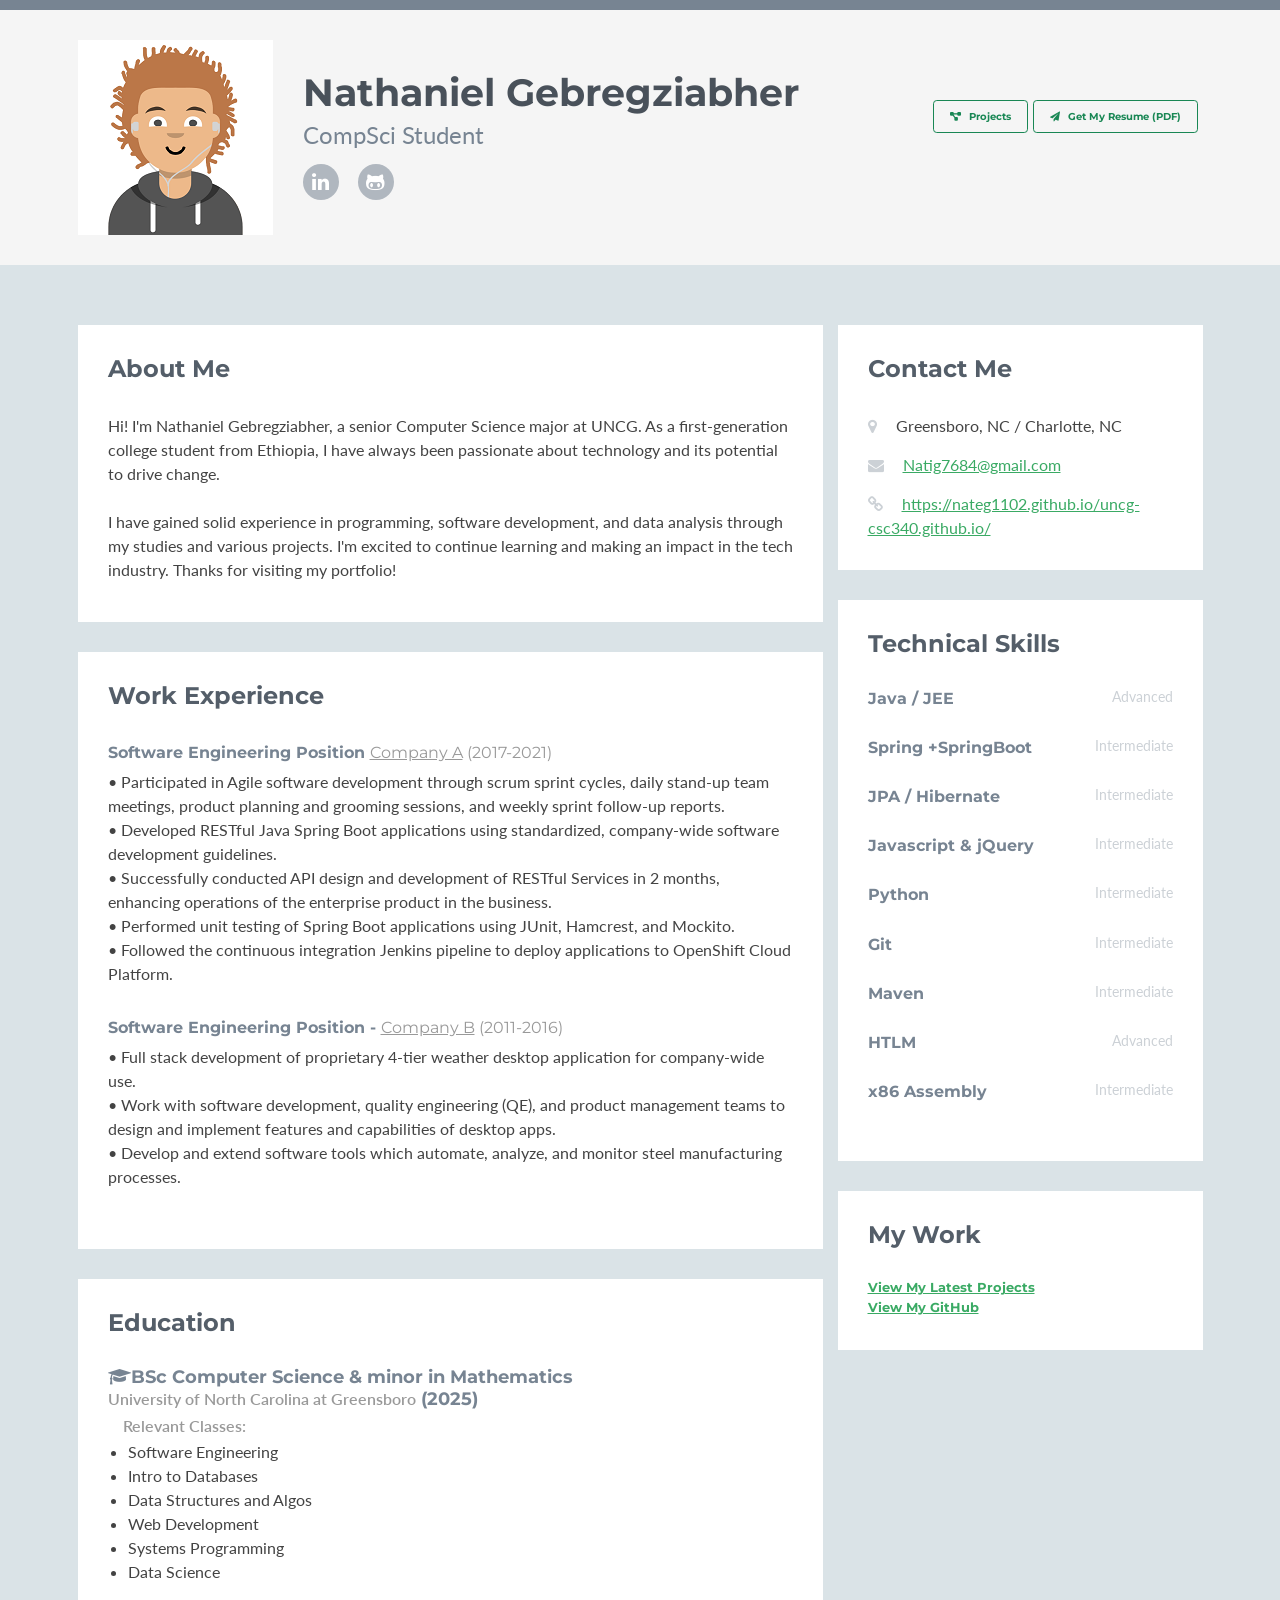
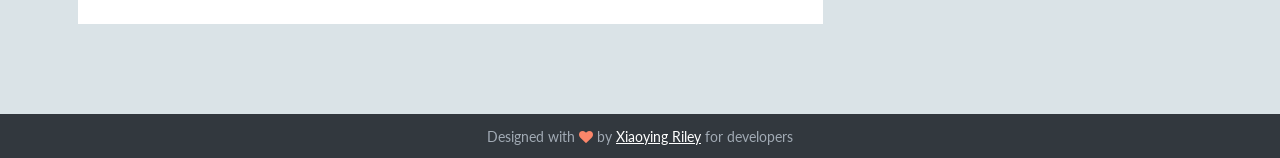
==== index.html @ 07fd4ab8 "projects" ====
<!DOCTYPE html>
<html lang="en">

<head>
    <title>Nathaniel Gebregziabher</title>
    <!-- Meta -->
    <meta charset="utf-8">
    <meta http-equiv="X-UA-Compatible" content="IE=edge">
    <meta name="viewport" content="width=device-width, initial-scale=1.0">
    <link rel="shortcut icon" href="favicon.ico">
    <link href='http://fonts.googleapis.com/css?family=Lato:300,400,300italic,400italic' rel='stylesheet'
          type='text/css'>
    <link href='http://fonts.googleapis.com/css?family=Montserrat:400,700' rel='stylesheet' type='text/css'>
    <link rel="stylesheet" href="assets/plugins/bootstrap/css/bootstrap.min.css">
    <link rel="stylesheet"
          href="https://cdnjs.cloudflare.com/ajax/libs/font-awesome/6.0.0-beta3/css/all.min.css"/>
    <link href="https://cdn.jsdelivr.net/npm/bootstrap@5.3.0-alpha1/dist/css/bootstrap.min.css"
          rel="stylesheet"/>
    <link rel="stylesheet" href="assets/plugins/font-awesome/css/font-awesome.css">
    <link id="theme-style" rel="stylesheet" href="assets/css/styles.css">
</head>

<body>
<!-- ******HEADER****** -->
<header class="header">
    <div class="container">
        <img class="profile-image img-responsive pull-left" src="assets/images/avatar.png" alt="Avatar"/>
        <div class="profile-content pull-left">
            <h1 class="name">Nathaniel Gebregziabher</h1>
            <h2 class="desc">CompSci Student</h2>
            <ul class="social list-inline">
                <li class="list-inline-item">
                    <a href=http://linkedin.com/in/nathaniel-gebregziabher-b1441126b">
                        <i class="fa fa-linkedin"></i>
                    </a>
                </li>
                <li class="list-inline-item">
                    <a href="https://github.com/NateG1102">
                        <i class="fa fa-github-alt"></i>
                    </a>
                </li>


            </ul>
        </div>
        <div class="col-12 col-md-auto pull-right">
            <a class="btn btn-outline-success me-2" href="assets/files/resume (1).pdf" target="_blank"><i
                    class="fa fa-paper-plane"></i>
                Get My Resume (PDF)</a>
        </div><!--//col-->
        <div class="col-12 col-md-auto pull-right">
            <a class="btn btn-outline-success me-2" href="projects.html" target="_blank"><i
                    class="fa fa-diagram-project"></i>
                Projects</a>
        </div><!--//col-->
    </div>
</header>
<!--//header-->
<!--//container-->
<div class="container sections-wrapper">
    <div class="row">
        <div class="primary col-md-8 col-sm-12 col-xs-12">
            <section class="about section">
                <div class="section-inner">
                    <h2 class="heading">About Me</h2>
                    <div class="content">
                        <p> Hi! I'm Nathaniel Gebregziabher, a senior Computer Science major at UNCG. As a first-generation college student from Ethiopia, I have always been passionate about technology and its potential to drive change.
                            <br><br>I have gained solid experience in programming, software development, and data analysis through my studies and various projects. I'm excited to continue learning and making an impact in the tech industry. Thanks for visiting my portfolio! </p>
                    </div>
                    <!--//content-->
                </div>
                <!--//section-inner-->
            </section>
            <!--//section-->
            <section class="experience section">
                <div class="section-inner">
                    <h2 class="heading">Work Experience</h2>
                    <div class="content">
                        <div class="item" name="Job1">
                            <h3 class="title">Software Engineering Position <span class="place">
                    <a href="#">Company A</a>
                  </span>
                                <span class="year">(2017-2021)</span>
                            </h3>
                            <p> • Participated in Agile software development through scrum sprint cycles, daily stand-up
                                team
                                meetings, product planning and grooming sessions, and weekly sprint follow-up reports.
                                <br>
                                • Developed RESTful Java Spring Boot applications using standardized, company-wide
                                software
                                development guidelines. <br>
                                • Successfully conducted API design and development of RESTful Services in 2 months,
                                enhancing
                                operations of the enterprise product in the business. <br>
                                • Performed unit testing of Spring Boot applications using JUnit, Hamcrest, and Mockito.
                                <br>
                                • Followed the continuous integration Jenkins pipeline to deploy applications to
                                OpenShift Cloud
                                Platform. </p>
                        </div>
                        <!--//item-->
                        <div class="item" name="Job2">
                            <h3 class="title">Software Engineering Position - <span class="place">
                    <a href="#">Company B</a>
                  </span>
                                <span class="year">(2011-2016)</span>
                            </h3>
                            <p> • Full stack development of proprietary 4-tier weather desktop application for
                                company-wide use.
                                <br>
                                • Work with software development, quality engineering (QE), and product management teams
                                to design and
                                implement features and capabilities of desktop apps. <br>
                                • Develop and extend software tools which automate, analyze, and monitor steel
                                manufacturing
                                processes.
                            </p>
                        </div>
                    </div>
                    <!--//content-->
                </div>
                <!--//section-inner-->
            </section>
            <!--//section-->
            <section class="education section">
                <div class="section-inner">
                    <h2 class="heading">Education</h2>
                    <div class="content"></div>
                    <!--//item-->
                    <div class="item">
                        <h3 class="title">
                            <i class="fa fa-graduation-cap"></i>BSc Computer Science & minor in Mathematics
                            <span class="university"> <br>University of North Carolina at Greensboro</span> <span class="year">(2025)</span>
                        </h3>

                        <h6 class="university">Relevant Classes:</h6>
                        <ul>
                            <li>Software Engineering</li>
                            <li>Intro to Databases</li>
                            <li>Data Structures and Algos</li>
                            <li>Web Development</li>
                            <li>Systems Programming</li>
                            <li>Data Science</li>
                        </ul>
                    </div>
                    <!--//content-->
                </div>
                <!--//section-inner-->
            </section>

        </div>  <!--//primary-->
        <!--     // Aside-->
        <div class="secondary col-md-4 col-sm-12 col-xs-12">
            <aside class="info aside section">
                <div class="section-inner">
                    <h2 class="heading">Contact Me</h2>
                    <div class="content">
                        <ul class="list-unstyled">
                            <li>
                                <i class="fa fa-map-marker"></i>
                                <span class="sr-only">Location:</span>Greensboro, NC / Charlotte, NC
                            </li>
                            <li>
                                <i class="fa fa-envelope"></i>
                                <span class="sr-only">Email:</span>
                                <a href="mailto:Natig7684@gmail.com">Natig7684@gmail.com</a>
                            </li>
                            <li>
                                <i class="fa fa-link"></i>
                                <span class="sr-only">Website:</span>
                                <a href="https://nateg1102.github.io/uncg-csc340.github.io/">https://nateg1102.github.io/uncg-csc340.github.io/</a>
                            </li>
                        </ul>
                    </div>
                    <!--//content-->
                </div>
                <!--//section-inner-->
            </aside>
            <!--//aside-->
            <aside class="skills aside section">
                <div class="section-inner">
                    <h2 class="heading">Technical Skills</h2>
                    <div class="content">
                        <div class="skillset">
                            <div class="item">
                                <h3 class="level-title">Java / JEE <span class="level-label" data-placement="left"
                                                                         data-animation="true">Advanced</span>
                                </h3>
                                <!--
                                  <div class="level-bar">
                                    <div class="level-bar-inner" data-level="80%"></div>
                                  </div>//level-bar-->
                            </div>
                            <!--//item-->
                            <div class="item">
                                <h3 class="level-title">Spring +SpringBoot <span class="level-label"
                                                                                 data-placement="left"
                                                                                 data-animation="true">Intermediate</span>
                                </h3>
                            </div>
                            <!--//item-->
                            <div class="item">
                                <h3 class="level-title">JPA / Hibernate <span class="level-label" data-placement="left"
                                                                              data-animation="true">Intermediate</span>
                                </h3>
                                <!-- <div class="level-bar"><div class="level-bar-inner" data-level="80%"></div></div>//level-bar-->
                            </div>
                            <!--//item-->
                            <!--//item-->
                            <div class="item">
                                <h3 class="level-title">Javascript &amp; jQuery <span class="level-label"
                                                                                      data-placement="left"
                                                                                      data-animation="true">Intermediate</span>
                                </h3>
                            </div>

                            <!--//item-->
                            <div class="item">
                                <h3 class="level-title">Python <span class="level-label">Intermediate</span>
                                </h3>
                            </div>
                            <!--//item-->
                            <div class="item">
                                <h3 class="level-title">Git <span class="level-label">Intermediate</span>
                                </h3>
                                <!--//level-bar-->
                                <!--<div class="level-bar"><div class="level-bar-inner" data-level="45%"></div></div>
                                    -->
                            </div>
                            <!--//item-->
                            <div class="item">
                                <h3 class="level-title">Maven <span class="level-label">Intermediate</span>
                                </h3>
                            </div>
                            <div class="item">
                                <h3 class="level-title">HTLM <span class="level-label">Advanced</span>
                                </h3>
                            </div>
                            <div class="item">
                                <h3 class="level-title">x86 Assembly <span class="level-label">Intermediate</span>
                                </h3>
                            </div>
                            <!--//item-->
                        </div>
                    </div>
                    <!--//content-->
                </div>
                <!--//section-inner-->
            </aside>
            <!--//section-->
            <aside class="info section">
                <div class="section-inner">
                    <h2 class="heading">My Work</h2>
                    <div class="content">
                        <div class="item">
                            <h5><a href="projects.html">View My Latest Projects</a></h5>
                        </div>
                        <div class="item">
                            <h5><a href="https://github.com/NateG1102">View My GitHub</a></h5>
                        </div>


                    </div>
                    <!--//content-->
                </div>
                <!--//section-inner-->
            </aside>
            <!--//section-->
        </div>
        <!--//secondary-->
    </div>
    <!--//row-->
</div>
<!-- ******FOOTER****** -->
<footer class="footer">
    <div class="container text-center">
        <!--/* This template is released under the Creative Commons Attribution 3.0 License. Please keep the attribution link below when using for your own project. Thank you for your support. :) If you'd like to use the template without the attribution, you can check out other license options via our website: themes.3rdwavemedia.com */-->
        <small class="copyright">Designed with <i class="fa fa-heart"></i> by <a href="http://themes.3rdwavemedia.com"
                                                                                 target="_blank">Xiaoying Riley</a> for
            developers </small>
    </div>
    <!--//container-->
</footer>
<!--//footer-->
<!-- Javascript -->
<script type="text/javascript" src="assets/plugins/jquery-1.11.3.min.js"></script>
<script type="text/javascript" src="assets/plugins/bootstrap/js/bootstrap.min.js"></script>
<script type="text/javascript" src="assets/plugins/jquery-rss/dist/jquery.rss.min.js"></script>
<!-- custom js -->
<script type="text/javascript" src="assets/js/main.js"></script>
</body>

</html>
---- assets/css/styles.css ----
/*   
 * Template Name: Developer - Responsive Website Template for Developers
 * Version: 1.5
 * Author: Xiaoying Riley
 * Twitter: @3rdwave_themes
 * License: Creative Commons Attribution 3.0 License
 * Website: http://themes.3rdwavemedia.com/
*/
/* ======= Base ======= */
body {
  font-family: 'Lato', arial, sans-serif;
  color: #434343;
  background: #DAE3E7;
  font-size: 16px;
  -webkit-font-smoothing: antialiased;
  -moz-osx-font-smoothing: grayscale;
}
h1,
h2,
h3,
h4,
h5,
h6 {
  font-family: 'Montserrat', sans-serif;
  font-weight: 700;
  color: #778492;
}
a {
  color: #3AAA64;
  -webkit-transition: all 0.4s ease-in-out;
  -moz-transition: all 0.4s ease-in-out;
  -ms-transition: all 0.4s ease-in-out;
  -o-transition: all 0.4s ease-in-out;
}
a:hover {
  text-decoration: underline;
  color: #5f6b77;
  color: #2d844e;
}
a:focus {
  text-decoration: none;
}
.btn,
a.btn {
  -webkit-transition: all 0.4s ease-in-out;
  -moz-transition: all 0.4s ease-in-out;
  -ms-transition: all 0.4s ease-in-out;
  -o-transition: all 0.4s ease-in-out;
  font-family: 'Montserrat', arial, sans-serif;
  padding: 8px 16px;
  font-weight: bold;
}
.btn .fa,
a.btn .fa {
  margin-right: 5px;
}
.btn:focus,
a.btn:focus {
  color: #fff;
}
a.btn-cta-primary,
.btn-cta-primary {
  background: #54ba4e;
  border: 1px solid #54ba4e;
  color: #fff;
  font-weight: 600;
  text-transform: uppercase;
}
a.btn-cta-primary:hover,
.btn-cta-primary:hover {
  background: #49ac43;
  border: 1px solid #49ac43;
  color: #fff;
}
a.btn-cta-secondary,
.btn-cta-secondary {
  background: #479FC8;
  border: 1px solid #479FC8;
  color: #fff;
  font-weight: 600;
  text-transform: uppercase;
}
a.btn-cta-secondary:hover,
.btn-cta-secondary:hover {
  background: #3893bd;
  border: 1px solid #3893bd;
  color: #fff;
}
.text-highlight {
  color: #32383e;
}
.label-theme {
  background: #3AAA64;
  font-size: 12px;
}
a.dotted-link {
  border-bottom: 1px dotted #778492;
  color: #778492;
}
a.dotted-link:hover {
  text-decoration: none;
  color: #49515a;
}
/*
iframe {

    .header {
        padding: 0;
    }
}

.iframe-wrapper {
    overflow: auto;
    -webkit-overflow-scrolling:touch;
}
*/
/* ======= Header ======= */
.header {
  padding: 30px 0;
  background: #f5f5f5;
  border-top: 10px solid #778492;
}
.header .btn {
  margin-top: 60px;
  font-weight: bold;
}
.header .profile-image {
  margin-right: 30px;
}
.header .profile-content .name {
  color: #49515a;
  font-size: 38px;
  margin-bottom: 5px;
  margin-top: 30px;
}
.header .profile-content .desc {
  color: #778492;
  font-family: "Lato", arial, sans-serif;
  font-weight: 400;
  font-size: 24px;
  margin-top: 0;
  margin-bottom: 15px;
}
.header .profile-content .social a {
  background: #b0b7bf;
  width: 36px;
  height: 36px;
  display: inline-block;
  -webkit-border-radius: 50%;
  -moz-border-radius: 50%;
  -ms-border-radius: 50%;
  -o-border-radius: 50%;
  border-radius: 50%;
  -moz-background-clip: padding;
  -webkit-background-clip: padding-box;
  background-clip: padding-box;
  color: #fff;
  text-align: center;
}
.header .profile-content .social a:hover {
  background: #778492;
}
.header .profile-content .social a .fa {
  font-size: 20px;
  padding-top: 8px;
}
/* ======= Sections======= */
.sections-wrapper {
  padding-top: 60px;
  padding-bottom: 60px;
}
.section {
  margin-bottom: 30px;
}
.section .section-inner {
  background: #fff;
  padding: 30px;
}
.section .heading {
  margin-top: 0;
  margin-bottom: 30px;
  color: #545e69;
  font-size: 24px;
}
.section .content .more-link .fa {
  margin-right: 5px;
  font-size: 14px;
}
/* About Section */
/* Latest Section */
/* Latest Section */
.latest .item {
  margin-bottom: 30px;
}

.latest .item .title {
  font-size: 18px;
  margin-top: 0;
}

.latest .item .title .label {
  margin-left: 5px;
  font-size: 12px;
}

.latest .item .title a {
  color: #778492;
}

.latest .item .title a:hover {
  color: #5f6b77;
}

.latest .item .project-image:hover {
  -webkit-opacity: 0.8;
  -moz-opacity: 0.8;
  opacity: 0.8;
}

.latest .divider {
  margin-bottom: 60px;
}

.latest .featured {
  margin-bottom: 60px;
}

.latest .featured .title {
  font-size: 20px;
  margin-bottom: 5px;
  font-size: 20px;
}

.latest .featured .summary {
  margin-bottom: 30px;
  color: #778492;
}

.latest .featured img {
  margin-bottom: 30px;
}

.latest .featured-image {
  position: relative;
}

.latest .featured .desc {
  margin-bottom: 30px;
}

.latest .has-ribbon {
  position: relative;
  display: inline-block;
}

.latest .has-ribbon .text {
  background: #3AAA64;
  color: #fff;
}

.latest .has-ribbon .ribbon {
  position: absolute;
  top: -4px;
  right: -4px;
  width: 110px;
  height: 110px;
  overflow: hidden;
}

.latest .has-ribbon .ribbon .text {
  font-family: 'Montserrat', sans-serif;
  position: relative;
  left: -8px;
  top: 18px;
  width: 158px;
  padding: 10px 10px;
  font-size: 15px;
  font-weight: bold;
  text-align: center;
  text-transform: uppercase;
  color: #fff;
  background-color: #479FC8;
  -webkit-transform: rotate(45deg) translate3d(0, 0, 0);
  -moz-transform: rotate(45deg) translate3d(0, 0, 0);
  -ms-transform: rotate(45deg) translate3d(0, 0, 0);
  -o-transform: rotate(45deg) translate3d(0, 0, 0);
  }

.latest .has-ribbon .ribbon .text:before, .latest .has-ribbon .ribbon .text:after {
  content: '';
  position: absolute;
  bottom: -5px;
  border-top: 5px solid #276582;
  border-left: 5px solid transparent;
  border-right: 5px solid transparent;
}

.latest .has-ribbon .ribbon .text:before {
  left: 0;
}

.latest .has-ribbon .ribbon .text:after {
  right: 0;
}
/* Projects Section */
.projects .item {
  margin-bottom: 30px;
}
.projects .item .title {
  font-size: 16px;
  margin-top: 0;
  margin-bottom: 5px;
  line-height: 1.5;
}
.projects .item .title a {
  color: #778492;
}
.projects .item .title a:hover {
  color: #5f6b77;
}
/* Work Section */
.experience .item {
  margin-bottom: 30px;
}
.experience .item .title {
  font-size: 16px;
  margin-top: 0;
  margin-bottom: 5px;
  line-height: 1.5;
}
.experience .item .title .place {
  color: #999;
  font-weight: normal;
}
.experience .item .title .place a {
  color: #999;
}
.experience .item .title .place a:hover {
  color: #666666;
}
.experience .item .title .year {
  color: #999;
  font-weight: normal;
}
/* Git section */
.github-graph {
  margin-bottom: 30px;
}
.github-graph .js-calendar-graph-svg {
  max-width: 100%;
}
.ghfeed {
  height: 600px;
}
.ghfeed,
.ghfeed *,
.ghfeed *:before,
.ghfeed *:after {
  -webkit-box-sizing: content-box;
  -moz-box-sizing: content-box;
  box-sizing: content-box;
}
/* Info Section */
.info .fa {
  margin-right: 15px;
  color: #ccd1d6;
}
.info .fa.fa-envelope-o {
  font-size: 14px;
}
.info ul {
  margin-bottom: 0;
}
.info li {
  margin-bottom: 15px;
}
.info li:last-child {
  margin-bottom: 0;
}
/* Skills Section */
.skills .intro {
  margin-bottom: 30px;
}
.skills .skillset .item {
  margin-bottom: 30px;
}
.skills .skillset .level-title {
  font-size: 16px;
  position: relative;
  margin-top: 0;
  margin-bottom: 10;
}
.skills .skillset .level-title .level-label {
  color: #ccd1d6;
  font-size: 14px;
  font-weight: 400;
  font-family: "Lato", arial, sans-serif;
  position: absolute;
  right: 0;
  top: 0;
}
.skills .skillset .level-bar {
  height: 15px;
  background: #e8e8e8;
}
.skills .skillset .level-bar-inner {
  height: 15px;
  background: #66cb8c;
}
/* Testimonials section */
.testimonials .item {
  margin-bottom: 30px;
}
.testimonials .item:last-child {
  margin-bottom: 0;
}
.testimonials .item .quote {
  color: #666;
  font-size: 16px;
  border-left-color: #9fdeb7;
  margin-bottom: 15px;
}
.testimonials .item .quote .fa {
  color: #79d19a;
  margin-right: 15px;
}
.testimonials .item .source {
  font-size: 14px;
  padding-left: 30px;
  font-weight: 500;
}
.testimonials .item .source .name {
  color: #939ea9;
  font-weight: 600;
}
.testimonials .item .source .title {
  color: #999;
}
/* Education section */
.education .item {
  margin-bottom: 30px;
}
.education .item:last-child {
  margin-bottom: 0;
}
.education .item .title {
  font-size: 18px;
  margin-top: 0;
}
.education .item .university {
  font-family: "Lato", arial, sans-serif;
  font-size: 16px;
  color: #999;
  font-weight: 600;
  padding-left: 15px;
}
.education .item .coursework {
  font-family: "Lato", arial, sans-serif;
  font-size: 14px;
  color: #999;
  font-weight: 600;
  padding-left: 10px;
}
.education .item .university .year {
  color: #b0b7bf;
  font-weight: 500;
}
/* Language Section */
.languages .item {
  margin-bottom: 15px;
}
.languages .item .title {
  color: #778492;
}
.languages .item .level {
  color: #999;
}
.languages .item:last-child {
  margin-bottom: 0;
}
.languages .item .fa {
  color: #79d19a;
}
/* Blog Section */
.blog .item {
  margin-bottom: 30px;
}
.blog .item .title {
  font-size: 18px;
  line-height: 1.3;
}
.blog .item .title a {
  color: #778492;
}
.blog .item .title a:hover {
  color: #5f6b77;
}
.blog .item:last-child {
  margin-bottom: 0;
}
/* List section */
.list ul li {
  margin-bottom: 10px;
}
.list ul li .fa {
  margin-right: 5px;
}
.list ul li a {
  color: #778492;
}
.list ul li a:hover {
  color: #49515a;
}
/* Credits */
.credits ul li {
  margin-bottom: 10px;
}
.credits ul li .fa {
  margin-right: 5px;
}
.credits ul li a {
  color: #778492;
}
.credits ul li a:hover {
  color: #49515a;
}
.credits .btn {
  margin-bottom: 15px;
}
/* ======= Footer ======= */
.footer {
  background: #32383e;
  color: #fff;
  padding: 10px 0;
}
.footer .copyright {
  line-height: 1.6;
  color: #a1aab4;
  font-size: 14px;
}
.footer a {
  color: #fff;
}
.footer .fa-heart {
  color: #fb866a;
}
/* Extra small devices (phones, less than 768px) */
@media (max-width: 767px) {
  .header {
    text-align: center;
  }
  .header .profile-image {
    float: none !important;
    margin: 0 auto;
  }
  .header .profile-content {
    float: none !important;
    text-align: center;
  }
  .header .btn {
    margin-top: 30px;
    float: none !important;
  }
  .project-image {
    margin-bottom: 15px;
  }
}
/* Small devices (tablets, 768px and up) */
/* Medium devices (desktops, 992px and up) */
/* Large devices (large desktops, 1200px and up) */
/* Ex-Large devices (large desktops, 1200px and up) */
@media (min-width: 1400px) {
  .container {
    width: 1360px;
  }
}
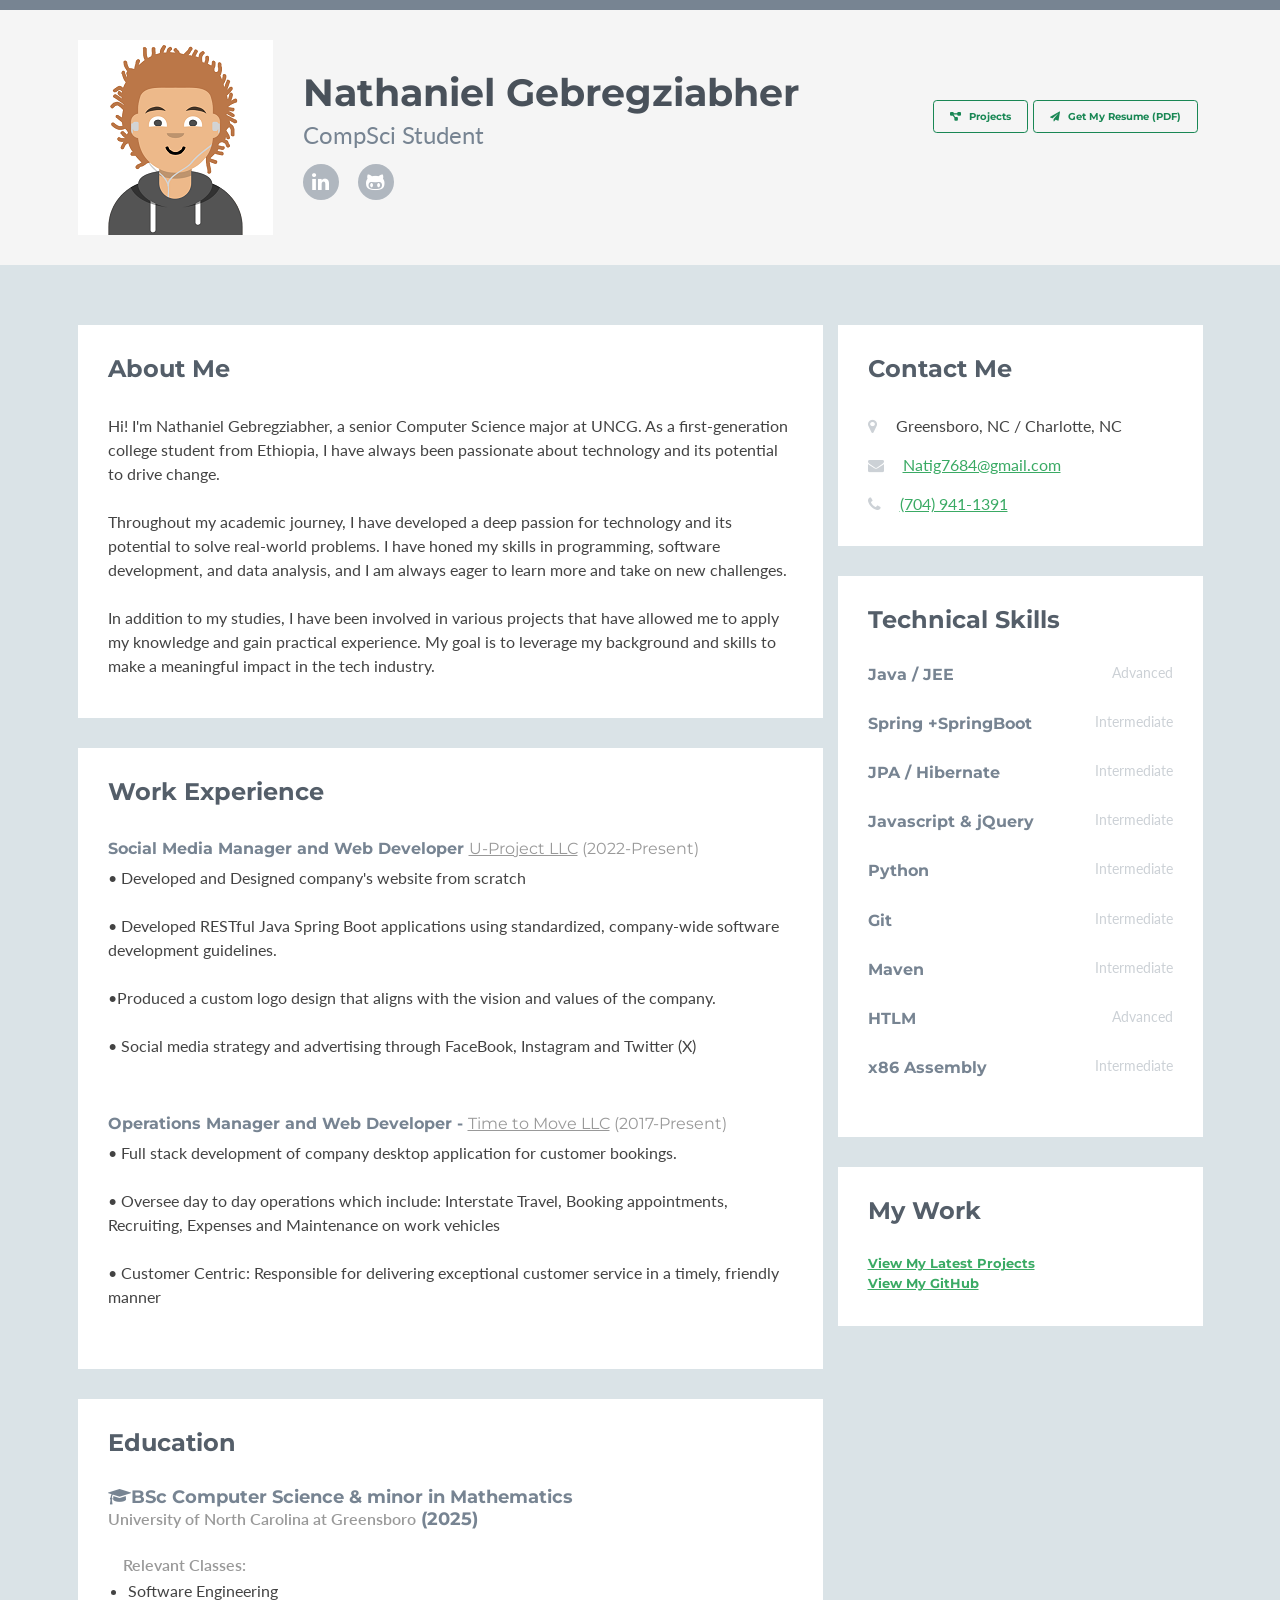
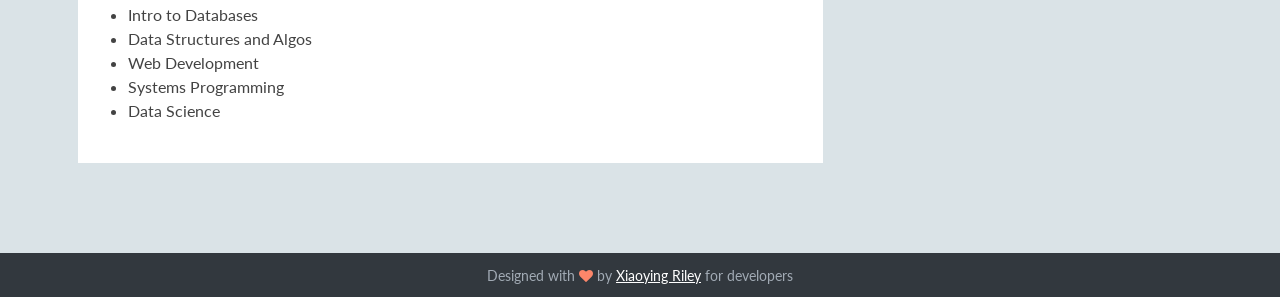
==== commit 09d4ef80: "projects" ====
--- a/index.html
+++ b/index.html
@@ -30,7 +30,7 @@
             <h2 class="desc">CompSci Student</h2>
             <ul class="social list-inline">
                 <li class="list-inline-item">
-                    <a href=http://linkedin.com/in/nathaniel-gebregziabher-b1441126b">
+                    <a href="http://linkedin.com/in/nathaniel-gebregziabher-b1441126b">
                         <i class="fa fa-linkedin"></i>
                     </a>
                 </li>
@@ -65,7 +65,9 @@
                     <h2 class="heading">About Me</h2>
                     <div class="content">
                         <p> Hi! I'm Nathaniel Gebregziabher, a senior Computer Science major at UNCG. As a first-generation college student from Ethiopia, I have always been passionate about technology and its potential to drive change.
-                            <br><br>I have gained solid experience in programming, software development, and data analysis through my studies and various projects. I'm excited to continue learning and making an impact in the tech industry. Thanks for visiting my portfolio! </p>
+                            <br><br>Throughout my academic journey, I have developed a deep passion for technology and its potential to solve real-world problems. I have honed my skills in programming, software development, and data analysis, and I am always eager to learn more and take on new challenges.
+                        <br><br> In addition to my studies, I have been involved in various projects that have allowed me to apply my knowledge and gain practical experience. My goal is to leverage my background and skills to make a meaningful impact in the tech industry.
+                        </p>
                     </div>
                     <!--//content-->
                 </div>
@@ -77,43 +79,36 @@
                     <h2 class="heading">Work Experience</h2>
                     <div class="content">
                         <div class="item" name="Job1">
-                            <h3 class="title">Software Engineering Position <span class="place">
-                    <a href="#">Company A</a>
+                            <h3 class="title">Social Media
+                                Manager and Web Developer <span class="place">
+                    <a href="#">U-Project LLC</a>
                   </span>
-                                <span class="year">(2017-2021)</span>
+                                <span class="year">(2022-Present)</span>
                             </h3>
-                            <p> • Participated in Agile software development through scrum sprint cycles, daily stand-up
-                                team
-                                meetings, product planning and grooming sessions, and weekly sprint follow-up reports.
-                                <br>
+                            <p> • Developed and Designed company's website from scratch
+                                <br> <br>
                                 • Developed RESTful Java Spring Boot applications using standardized, company-wide
-                                software
-                                development guidelines. <br>
-                                • Successfully conducted API design and development of RESTful Services in 2 months,
-                                enhancing
-                                operations of the enterprise product in the business. <br>
-                                • Performed unit testing of Spring Boot applications using JUnit, Hamcrest, and Mockito.
-                                <br>
-                                • Followed the continuous integration Jenkins pipeline to deploy applications to
-                                OpenShift Cloud
-                                Platform. </p>
+                                software development guidelines.
+                                <br><br>
+                                •Produced a custom logo design that aligns with the vision and values of the company.
+                                <br><br>
+                                • Social media strategy and advertising through FaceBook, Instagram and Twitter (X) </p>
                         </div>
                         <!--//item-->
                         <div class="item" name="Job2">
-                            <h3 class="title">Software Engineering Position - <span class="place">
-                    <a href="#">Company B</a>
+                            <h3 class="title"><br>Operations Manager and Web Developer  - <span class="place">
+                    <a href="#">Time to Move LLC</a>
                   </span>
-                                <span class="year">(2011-2016)</span>
+                                <span class="year">(2017-Present)</span>
                             </h3>
-                            <p> • Full stack development of proprietary 4-tier weather desktop application for
-                                company-wide use.
-                                <br>
-                                • Work with software development, quality engineering (QE), and product management teams
-                                to design and
-                                implement features and capabilities of desktop apps. <br>
-                                • Develop and extend software tools which automate, analyze, and monitor steel
-                                manufacturing
-                                processes.
+                            <p> • Full stack development of company desktop application for
+                                 customer bookings.
+                                <br><br>
+                                • Oversee day to day operations which include: Interstate Travel, Booking appointments, Recruiting,
+                                Expenses and Maintenance on work vehicles
+                               <br><br>
+                                • Customer Centric: Responsible for delivering exceptional customer service in a timely,
+                                friendly manner
                             </p>
                         </div>
                     </div>
@@ -133,7 +128,7 @@
                             <span class="university"> <br>University of North Carolina at Greensboro</span> <span class="year">(2025)</span>
                         </h3>
 
-                        <h6 class="university">Relevant Classes:</h6>
+                        <h6 class="university"> <br>Relevant Classes:</h6>
                         <ul>
                             <li>Software Engineering</li>
                             <li>Intro to Databases</li>
@@ -165,10 +160,11 @@
                                 <span class="sr-only">Email:</span>
                                 <a href="mailto:Natig7684@gmail.com">Natig7684@gmail.com</a>
                             </li>
+
                             <li>
-                                <i class="fa fa-link"></i>
-                                <span class="sr-only">Website:</span>
-                                <a href="https://nateg1102.github.io/uncg-csc340.github.io/">https://nateg1102.github.io/uncg-csc340.github.io/</a>
+                                <i class="fa fa-phone"></i>
+                                <span class="sr-only">Phone:</span>
+                                <a href="#">(704) 941-1391</a>
                             </li>
                         </ul>
                     </div>
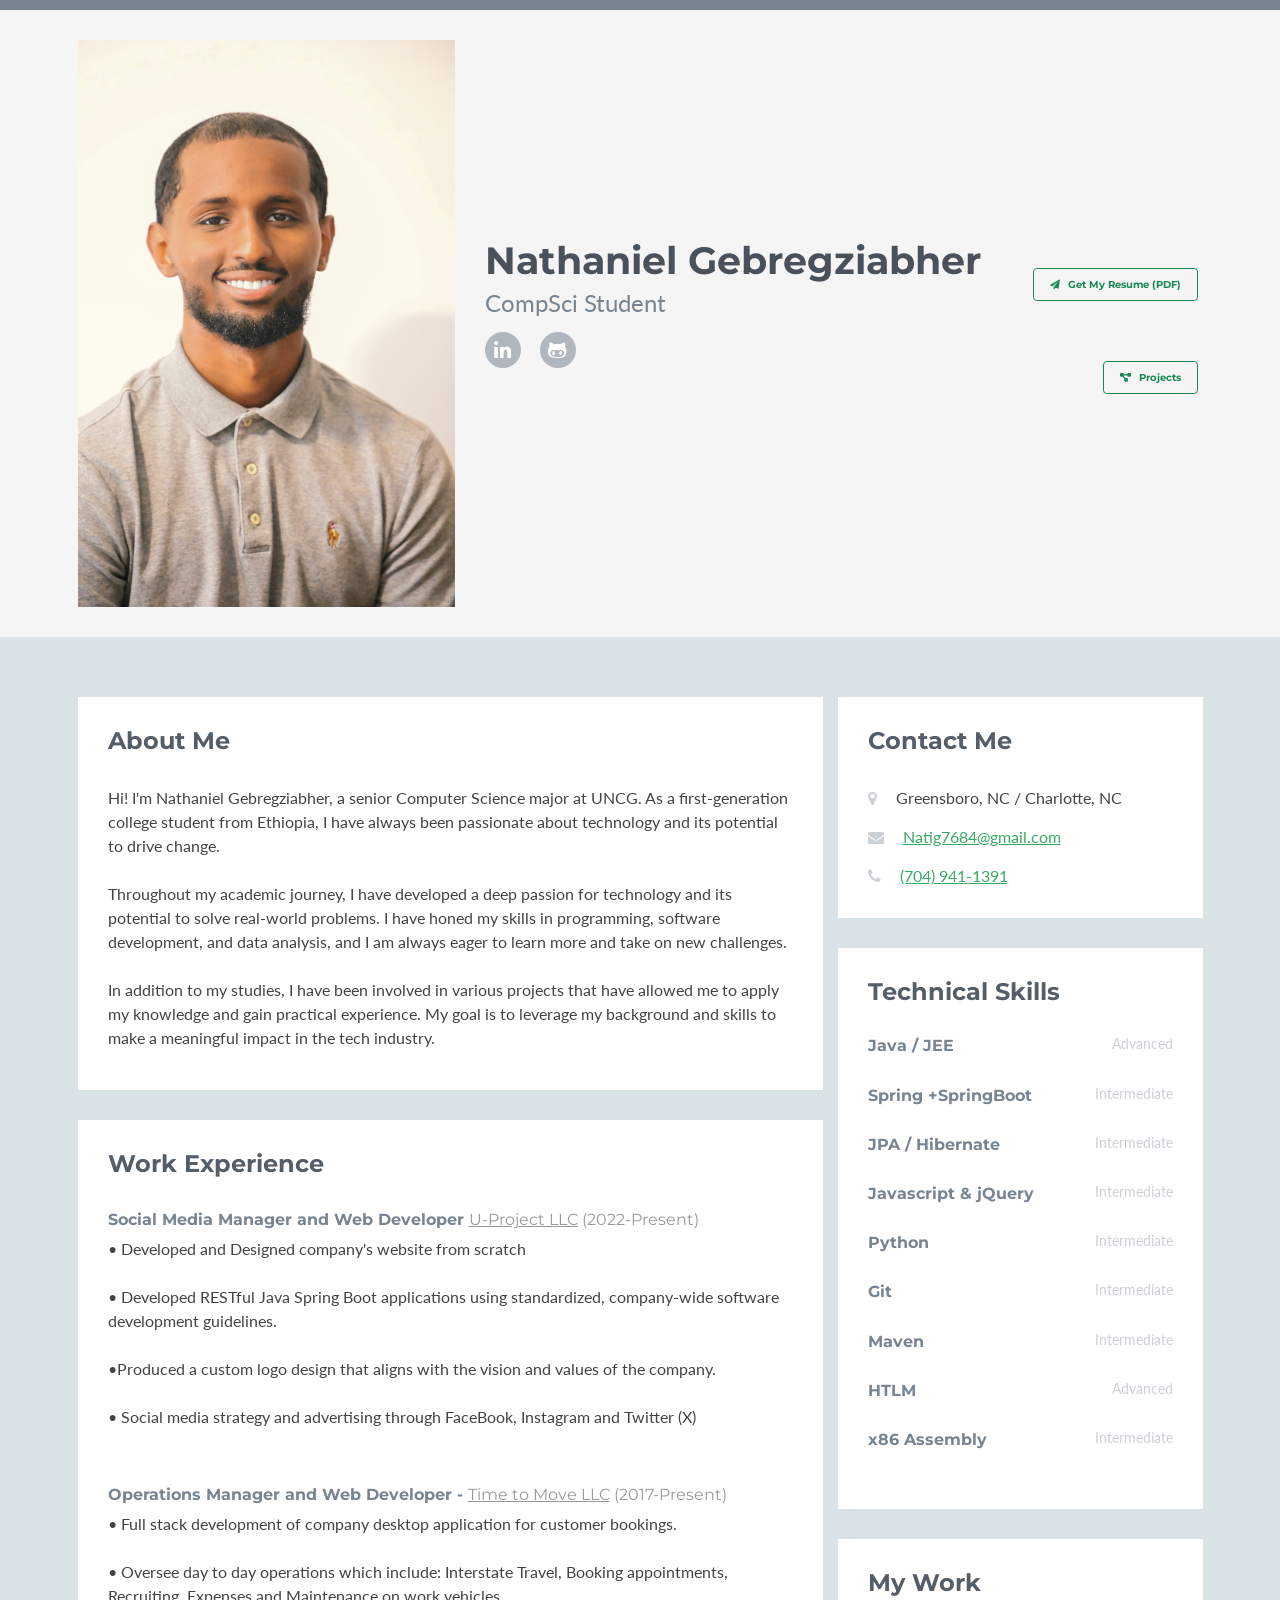
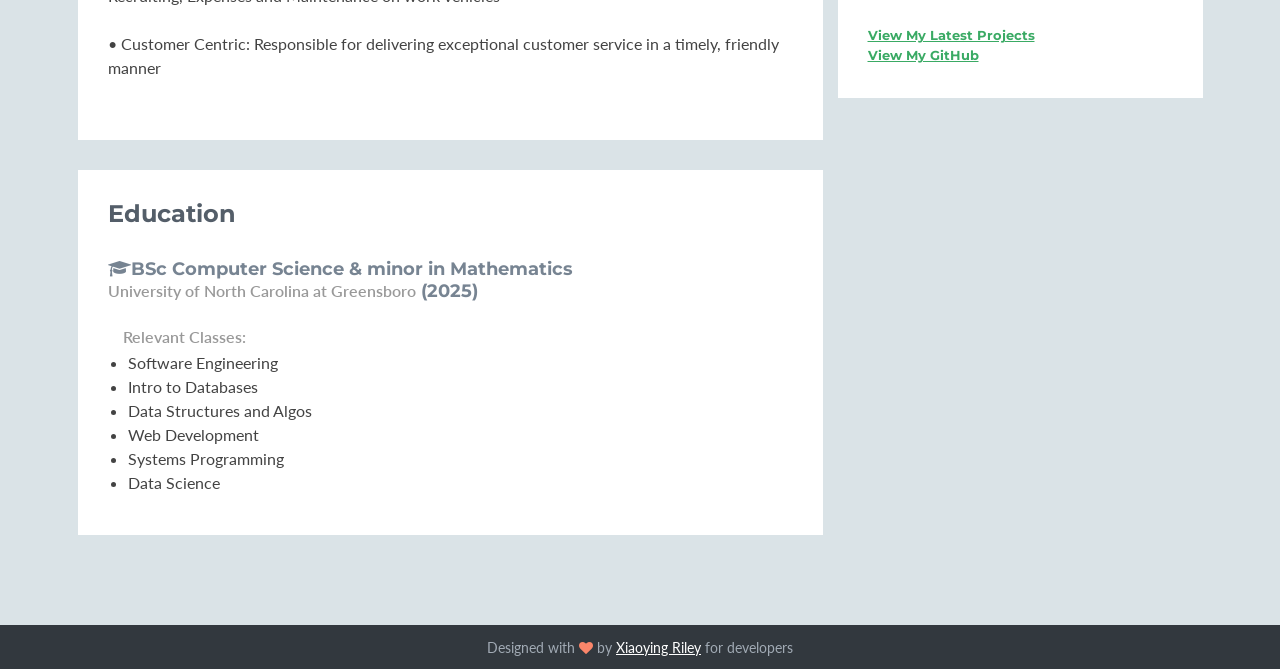
==== commit 0b0e58d5: "projects" ====
--- a/index.html
+++ b/index.html
@@ -20,11 +20,21 @@
     <link id="theme-style" rel="stylesheet" href="assets/css/styles.css">
 </head>
 
+<style>
+    .center-image {
+        display: block;
+        margin: 0 auto;
+    }
+
+</style>
+
 <body>
 <!-- ******HEADER****** -->
 <header class="header">
     <div class="container">
-        <img class="profile-image img-responsive pull-left" src="assets/images/avatar.png" alt="Avatar"/>
+        <img class="profile-image img-responsive pull-left" src="assets/images/DSC_3402.jpg" alt="Avatar"  width="377.15625" height="566.8125"/>
+
+<br><br><br><br><br><br><br>
         <div class="profile-content pull-left">
             <h1 class="name">Nathaniel Gebregziabher</h1>
             <h2 class="desc">CompSci Student</h2>
@@ -43,6 +53,7 @@
 
             </ul>
         </div>
+
         <div class="col-12 col-md-auto pull-right">
             <a class="btn btn-outline-success me-2" href="assets/files/resume (1).pdf" target="_blank"><i
                     class="fa fa-paper-plane"></i>
@@ -164,7 +175,7 @@
                             <li>
                                 <i class="fa fa-phone"></i>
                                 <span class="sr-only">Phone:</span>
-                                <a href="#">(704) 941-1391</a>
+                                <a href="tel:7049411391">(704) 941-1391</a>
                             </li>
                         </ul>
                     </div>
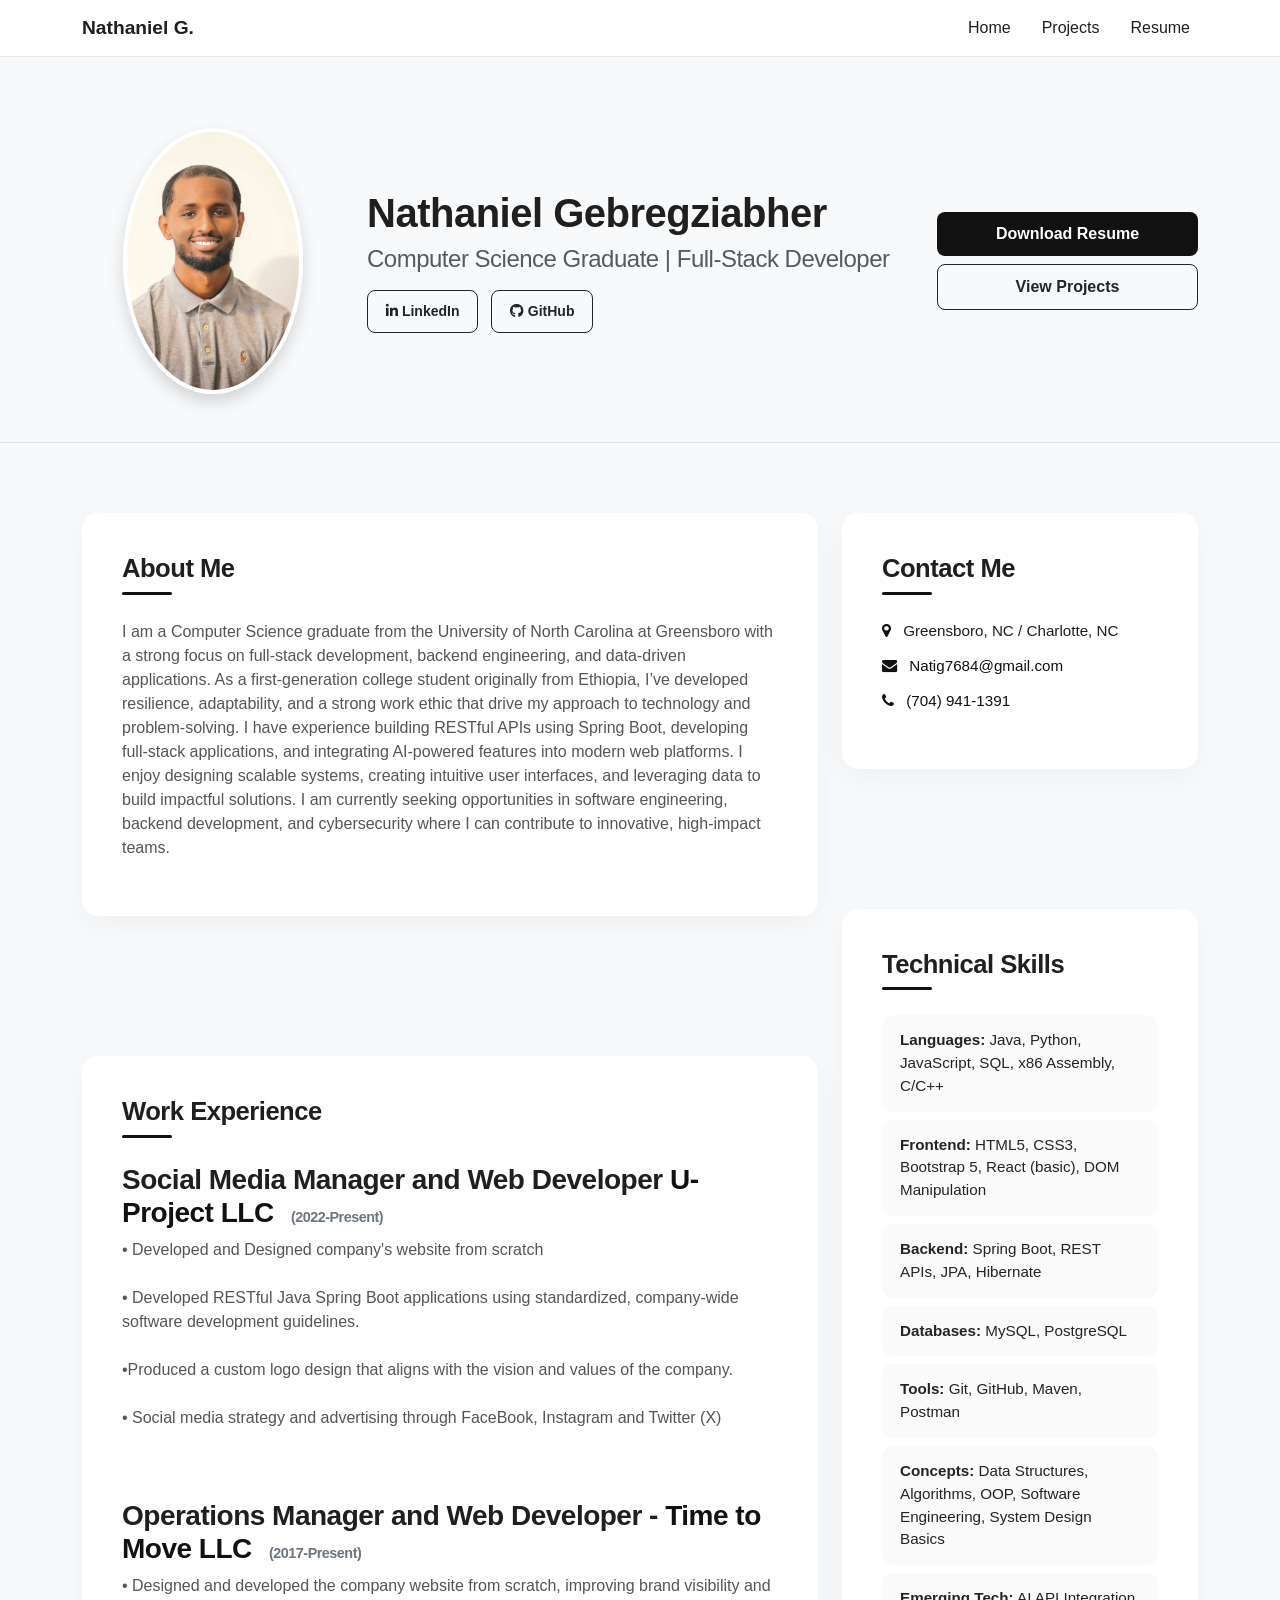
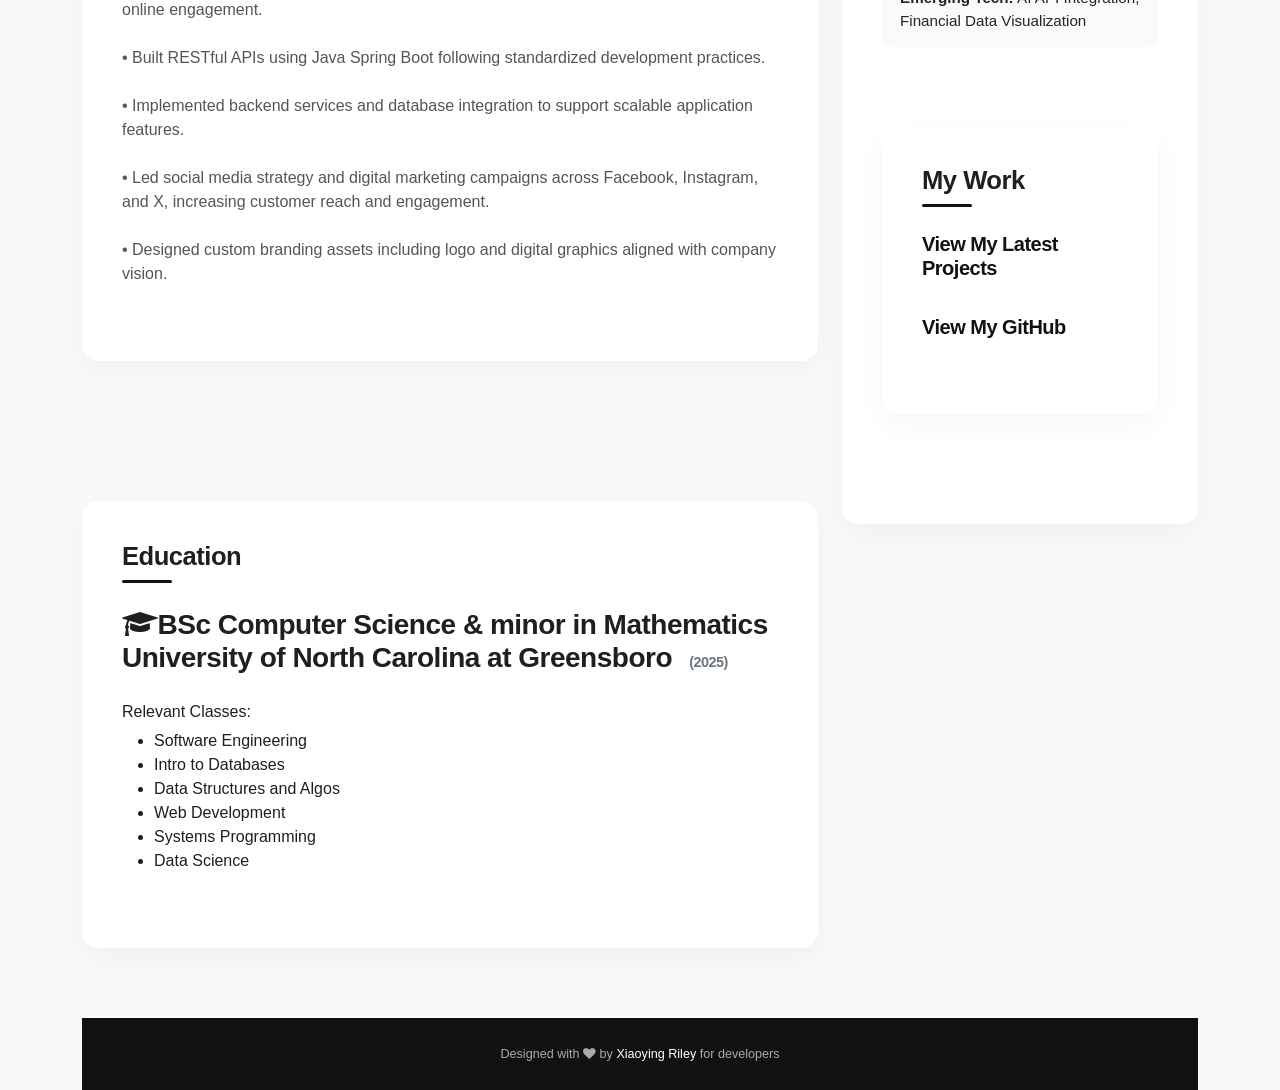
==== commit 10f39468: "3/4" ====
--- a/index.html
+++ b/index.html
@@ -11,7 +11,31 @@
     <link href='http://fonts.googleapis.com/css?family=Lato:300,400,300italic,400italic' rel='stylesheet'
           type='text/css'>
     <link href='http://fonts.googleapis.com/css?family=Montserrat:400,700' rel='stylesheet' type='text/css'>
-    <link rel="stylesheet" href="assets/plugins/bootstrap/css/bootstrap.min.css">
+    <link href="https://cdn.jsdelivr.net/npm/bootstrap@5.3.2/dist/css/bootstrap.min.css" rel="stylesheet"/>
+    <script>
+        document.addEventListener("DOMContentLoaded", function () {
+
+            const toggleBtn = document.getElementById("themeToggle");
+
+            // Load saved theme
+            if (localStorage.getItem("theme") === "dark") {
+                document.body.classList.add("dark-mode");
+            }
+
+            if (toggleBtn) {
+                toggleBtn.addEventListener("click", function () {
+                    document.body.classList.toggle("dark-mode");
+
+                    if (document.body.classList.contains("dark-mode")) {
+                        localStorage.setItem("theme", "dark");
+                    } else {
+                        localStorage.setItem("theme", "light");
+                    }
+                });
+            }
+
+        });
+    </script>
     <link rel="stylesheet"
           href="https://cdnjs.cloudflare.com/ajax/libs/font-awesome/6.0.0-beta3/css/all.min.css"/>
     <link href="https://cdn.jsdelivr.net/npm/bootstrap@5.3.0-alpha1/dist/css/bootstrap.min.css"
@@ -28,43 +52,82 @@
 
 </style>
 
+<nav class="navbar navbar-expand-lg fixed-top modern-navbar">
+    <div class="container">
+        <a class="navbar-brand fw-bold" href="index.html">
+            Nathaniel G.
+        </a>
+
+        <button class="navbar-toggler" type="button" data-bs-toggle="collapse" data-bs-target="#navbarNav">
+            <span class="navbar-toggler-icon"></span>
+        </button>
+
+        <div class="collapse navbar-collapse justify-content-end" id="navbarNav">
+            <ul class="navbar-nav align-items-center">
+
+                <li class="nav-item">
+                    <a class="nav-link" href="index.html">Home</a>
+                </li>
+
+                <li class="nav-item">
+                    <a class="nav-link" href="projects.html">Projects</a>
+                </li>
+
+                <li class="nav-item">
+                    <a class="nav-link" href="assets/files/Final Resume.pdf" target="_blank">
+                        Resume
+                    </a>
+                </li>
+
+               
+
+            </ul>
+        </div>
+    </div>
+</nav>
+<script src="https://cdn.jsdelivr.net/npm/bootstrap@5.3.2/dist/js/bootstrap.bundle.min.js"></script>
 <body>
 <!-- ******HEADER****** -->
-<header class="header">
-    <div class="container">
-        <img class="profile-image img-responsive pull-left" src="assets/images/DSC_3402.jpg" alt="Avatar"  width="377.15625" height="566.8125"/>
-
-<br><br><br><br><br><br><br>
-        <div class="profile-content pull-left">
-            <h1 class="name">Nathaniel Gebregziabher</h1>
-            <h2 class="desc">CompSci Student</h2>
-            <ul class="social list-inline">
-                <li class="list-inline-item">
-                    <a href="http://linkedin.com/in/nathaniel-gebregziabher-b1441126b">
-                        <i class="fa fa-linkedin"></i>
-                    </a>
-                </li>
-                <li class="list-inline-item">
-                    <a href="https://github.com/NateG1102">
-                        <i class="fa fa-github-alt"></i>
-                    </a>
-                </li>
-
-
-            </ul>
+<header class="py-5 bg-light border-bottom">
+  <div class="container">
+    <div class="row align-items-center">
+
+      <div class="col-md-3 text-center">
+        <img src="assets/images/DSC_3402.jpg"
+             class="img-fluid rounded-circle shadow"
+             style="width:180px;">
+      </div>
+
+      <div class="col-md-6 text-center text-md-start mt-4 mt-md-0">
+        <h1 class="fw-bold">Nathaniel Gebregziabher</h1>
+        <h4 class="text-muted">Computer Science Graduate | Full-Stack Developer</h4>
+
+        <div class="mt-3">
+          <a href="http://linkedin.com/in/nathaniel-gebregziabher-b1441126b"
+             class="btn btn-outline-dark btn-sm me-2">
+             <i class="fab fa-linkedin"></i> LinkedIn
+          </a>
+          <a href="https://github.com/NateG1102"
+             class="btn btn-outline-dark btn-sm">
+             <i class="fab fa-github"></i> GitHub
+          </a>
         </div>
-
-        <div class="col-12 col-md-auto pull-right">
-            <a class="btn btn-outline-success me-2" href="assets/files/resume (1).pdf" target="_blank"><i
-                    class="fa fa-paper-plane"></i>
-                Get My Resume (PDF)</a>
-        </div><!--//col-->
-        <div class="col-12 col-md-auto pull-right">
-            <a class="btn btn-outline-success me-2" href="projects.html" target="_blank"><i
-                    class="fa fa-diagram-project"></i>
-                Projects</a>
-        </div><!--//col-->
+      </div>
+
+      <div class="col-md-3 text-center mt-4 mt-md-0">
+        <a class="btn btn-dark w-100 mb-2"
+           href="assets/files/Final Resume.pdf" target="_blank">
+           Download Resume
+        </a>
+
+        <a class="btn btn-outline-dark w-100"
+           href="projects.html">
+           View Projects
+        </a>
+      </div>
+
     </div>
+  </div>
 </header>
 <!--//header-->
 <!--//container-->
@@ -75,9 +138,19 @@
                 <div class="section-inner">
                     <h2 class="heading">About Me</h2>
                     <div class="content">
-                        <p> Hi! I'm Nathaniel Gebregziabher, a senior Computer Science major at UNCG. As a first-generation college student from Ethiopia, I have always been passionate about technology and its potential to drive change.
-                            <br><br>Throughout my academic journey, I have developed a deep passion for technology and its potential to solve real-world problems. I have honed my skills in programming, software development, and data analysis, and I am always eager to learn more and take on new challenges.
-                        <br><br> In addition to my studies, I have been involved in various projects that have allowed me to apply my knowledge and gain practical experience. My goal is to leverage my background and skills to make a meaningful impact in the tech industry.
+                        <p>
+                            I am a Computer Science graduate from the University of North Carolina at Greensboro with a strong focus on
+                            full-stack development, backend engineering, and data-driven applications.
+                        
+                            As a first-generation college student originally from Ethiopia, I’ve developed resilience, adaptability, and a
+                            strong work ethic that drive my approach to technology and problem-solving.
+                        
+                            I have experience building RESTful APIs using Spring Boot, developing full-stack applications, and integrating
+                            AI-powered features into modern web platforms. I enjoy designing scalable systems, creating intuitive user
+                            interfaces, and leveraging data to build impactful solutions.
+                        
+                            I am currently seeking opportunities in software engineering, backend development, and cybersecurity where I can
+                            contribute to innovative, high-impact teams.
                         </p>
                     </div>
                     <!--//content-->
@@ -112,14 +185,17 @@
                   </span>
                                 <span class="year">(2017-Present)</span>
                             </h3>
-                            <p> • Full stack development of company desktop application for
-                                 customer bookings.
-                                <br><br>
-                                • Oversee day to day operations which include: Interstate Travel, Booking appointments, Recruiting,
-                                Expenses and Maintenance on work vehicles
-                               <br><br>
-                                • Customer Centric: Responsible for delivering exceptional customer service in a timely,
-                                friendly manner
+                            <p>
+                                • Designed and developed the company website from scratch, improving brand visibility and online engagement.
+                                <br><br>
+                                • Built RESTful APIs using Java Spring Boot following standardized development practices.
+                                <br><br>
+                                • Implemented backend services and database integration to support scalable application features.
+                                <br><br>
+                                • Led social media strategy and digital marketing campaigns across Facebook, Instagram, and X, increasing customer
+                                reach and engagement.
+                                <br><br>
+                                • Designed custom branding assets including logo and digital graphics aligned with company vision.
                             </p>
                         </div>
                     </div>
@@ -187,73 +263,26 @@
             <aside class="skills aside section">
                 <div class="section-inner">
                     <h2 class="heading">Technical Skills</h2>
-                    <div class="content">
-                        <div class="skillset">
-                            <div class="item">
-                                <h3 class="level-title">Java / JEE <span class="level-label" data-placement="left"
-                                                                         data-animation="true">Advanced</span>
-                                </h3>
-                                <!--
-                                  <div class="level-bar">
-                                    <div class="level-bar-inner" data-level="80%"></div>
-                                  </div>//level-bar-->
-                            </div>
-                            <!--//item-->
-                            <div class="item">
-                                <h3 class="level-title">Spring +SpringBoot <span class="level-label"
-                                                                                 data-placement="left"
-                                                                                 data-animation="true">Intermediate</span>
-                                </h3>
-                            </div>
-                            <!--//item-->
-                            <div class="item">
-                                <h3 class="level-title">JPA / Hibernate <span class="level-label" data-placement="left"
-                                                                              data-animation="true">Intermediate</span>
-                                </h3>
-                                <!-- <div class="level-bar"><div class="level-bar-inner" data-level="80%"></div></div>//level-bar-->
-                            </div>
-                            <!--//item-->
-                            <!--//item-->
-                            <div class="item">
-                                <h3 class="level-title">Javascript &amp; jQuery <span class="level-label"
-                                                                                      data-placement="left"
-                                                                                      data-animation="true">Intermediate</span>
-                                </h3>
-                            </div>
-
-                            <!--//item-->
-                            <div class="item">
-                                <h3 class="level-title">Python <span class="level-label">Intermediate</span>
-                                </h3>
-                            </div>
-                            <!--//item-->
-                            <div class="item">
-                                <h3 class="level-title">Git <span class="level-label">Intermediate</span>
-                                </h3>
-                                <!--//level-bar-->
-                                <!--<div class="level-bar"><div class="level-bar-inner" data-level="45%"></div></div>
-                                    -->
-                            </div>
-                            <!--//item-->
-                            <div class="item">
-                                <h3 class="level-title">Maven <span class="level-label">Intermediate</span>
-                                </h3>
-                            </div>
-                            <div class="item">
-                                <h3 class="level-title">HTLM <span class="level-label">Advanced</span>
-                                </h3>
-                            </div>
-                            <div class="item">
-                                <h3 class="level-title">x86 Assembly <span class="level-label">Intermediate</span>
-                                </h3>
-                            </div>
-                            <!--//item-->
-                        </div>
-                    </div>
-                    <!--//content-->
-                </div>
-                <!--//section-inner-->
-            </aside>
+                    
+                    <ul class="list-group list-group-flush">
+                    
+                        <li class="list-group-item"><strong>Languages:</strong> Java, Python, JavaScript, SQL, x86 Assembly, C/C++</li>
+                    
+                        <li class="list-group-item"><strong>Frontend:</strong> HTML5, CSS3, Bootstrap 5, React (basic), DOM Manipulation
+                        </li>
+                    
+                        <li class="list-group-item"><strong>Backend:</strong> Spring Boot, REST APIs, JPA, Hibernate</li>
+                    
+                        <li class="list-group-item"><strong>Databases:</strong> MySQL, PostgreSQL</li>
+                    
+                        <li class="list-group-item"><strong>Tools:</strong> Git, GitHub, Maven, Postman</li>
+                    
+                        <li class="list-group-item"><strong>Concepts:</strong> Data Structures, Algorithms, OOP, Software Engineering,
+                            System Design Basics</li>
+                    
+                        <li class="list-group-item"><strong>Emerging Tech:</strong> AI API Integration, Financial Data Visualization</li>
+                    
+                    </ul>
             <!--//section-->
             <aside class="info section">
                 <div class="section-inner">
@@ -289,10 +318,7 @@
     <!--//container-->
 </footer>
 <!--//footer-->
-<!-- Javascript -->
-<script type="text/javascript" src="assets/plugins/jquery-1.11.3.min.js"></script>
-<script type="text/javascript" src="assets/plugins/bootstrap/js/bootstrap.min.js"></script>
-<script type="text/javascript" src="assets/plugins/jquery-rss/dist/jquery.rss.min.js"></script>
+
 <!-- custom js -->
 <script type="text/javascript" src="assets/js/main.js"></script>
 </body>
--- a/assets/css/styles.css
+++ b/assets/css/styles.css
@@ -1,576 +1,350 @@
-/*   
- * Template Name: Developer - Responsive Website Template for Developers
- * Version: 1.5
- * Author: Xiaoying Riley
- * Twitter: @3rdwave_themes
- * License: Creative Commons Attribution 3.0 License
- * Website: http://themes.3rdwavemedia.com/
-*/
-/* ======= Base ======= */
+/* ================================
+   MODERN PORTFOLIO CSS
+   Nathaniel Gebregziabher
+================================ */
+/* ===============================
+   LIGHT / DARK MODE VARIABLES
+================================ */
+
+:root {
+  --bg-color: #f8f9fb;
+  --card-bg: #ffffff;
+  --text-color: #1f1f1f;
+  --muted-text: #6c757d;
+  --border-color: #eaeaea;
+  --nav-bg: #ffffff;
+  --btn-bg: #111;
+  --btn-text: #ffffff;
+}
+
+body.dark-mode {
+  --bg-color: #0f1115;
+  --card-bg: #181a20;
+  --text-color: #f1f1f1;
+  --muted-text: #a0a3aa;
+  --border-color: #2a2d35;
+  --nav-bg: #14161b;
+  --btn-bg: #ffffff;
+  --btn-text: #111;
+}
+/* ===== GLOBAL RESET ===== */
+
+* {
+  margin: 0;
+  padding: 0;
+  box-sizing: border-box;
+}
+
 body {
-  font-family: 'Lato', arial, sans-serif;
-  color: #434343;
-  background: #DAE3E7;
-  font-size: 16px;
-  -webkit-font-smoothing: antialiased;
-  -moz-osx-font-smoothing: grayscale;
-}
-h1,
-h2,
-h3,
-h4,
-h5,
-h6 {
-  font-family: 'Montserrat', sans-serif;
+  background-color: var(--bg-color);
+  color: var(--text-color);
+  font-family: 'Inter', sans-serif;
+  transition: background 0.3s ease, color 0.3s ease;
+  padding-top: 80px;
+}
+/* ===== MODERN NAVBAR ===== */
+
+.modern-navbar {
+  background: var(--card-bg);
+  border-bottom: 1px solid var(--border-color);
+  backdrop-filter: blur(10px);
+  transition: all 0.3s ease;
+  z-index: 1000;
+}
+
+.navbar-brand {
+  font-size: 1.2rem;
+  color: var(--text-color);
+}
+
+.nav-link {
+  color: var(--text-color) !important;
+  font-weight: 500;
+  margin-left: 15px;
+  position: relative;
+}
+
+.nav-link::after {
+  content: "";
+  position: absolute;
+  bottom: -4px;
+  left: 0;
+  width: 0%;
+  height: 2px;
+  background: var(--text-color);
+  transition: width 0.3s ease;
+}
+
+.nav-link:hover::after {
+  width: 100%;
+}
+
+.navbar-toggler {
+  border: none;
+}
+
+/* ===== TYPOGRAPHY ===== */
+
+h1, h2, h3, h4, h5 {
   font-weight: 700;
-  color: #778492;
-}
+  letter-spacing: -0.5px;
+}
+
+h1 {
+  font-size: 2.5rem;
+}
+
+h2.heading {
+  font-size: 1.6rem;
+  margin-bottom: 25px;
+  position: relative;
+}
+
+h2.heading::after {
+  content: "";
+  display: block;
+  width: 50px;
+  height: 3px;
+  background: #111;
+  margin-top: 8px;
+  border-radius: 5px;
+}
+
+p {
+  color: #555;
+}
+
+/* ===== HEADER ===== */
+
+header {
+  background: #ffffff;
+  border-bottom: 1px solid #eaeaea;
+}
+
+header img {
+  border: 4px solid #fff;
+  transition: transform 0.3s ease;
+}
+
+header img:hover {
+  transform: scale(1.03);
+}
+
+header h4 {
+  font-weight: 500;
+  color: #6c757d;
+}
+
+/* ===== BUTTONS ===== */
+
+.btn {
+  border-radius: 8px;
+  padding: 10px 18px;
+  font-weight: 600;
+  transition: all 0.25s ease;
+}
+
+.btn-dark {
+  background: #111;
+  border: none;
+}
+
+.btn-dark:hover {
+  background: #000;
+  transform: translateY(-2px);
+  box-shadow: 0 8px 20px rgba(0,0,0,0.15);
+}
+
+.btn-outline-dark:hover {
+  background: #111;
+  color: #fff;
+  transform: translateY(-2px);
+}
+
+/* ===== SECTION LAYOUT ===== */
+
+.section {
+  padding: 70px 0;
+}
+
+.section-inner {
+  background: #ffffff;
+  padding: 40px;
+  border-radius: 16px;
+  box-shadow: 0 10px 30px rgba(0,0,0,0.04);
+  transition: all 0.3s ease;
+}
+
+.section-inner:hover {
+  box-shadow: 0 14px 40px rgba(0,0,0,0.08);
+}
+
+/* ===== EXPERIENCE ===== */
+
+.item {
+  margin-bottom: 35px;
+}
+
+.title {
+  font-weight: 600;
+  margin-bottom: 8px;
+}
+
+.place a {
+  text-decoration: none;
+  color: #111;
+  font-weight: 600;
+}
+
+.place a:hover {
+  color: #0d6efd;
+}
+
+.year {
+  font-size: 0.9rem;
+  color: #6c757d;
+  margin-left: 10px;
+}
+
+/* ===== SKILLS SECTION ===== */
+
+.skills ul {
+  border-radius: 12px;
+  overflow: hidden;
+}
+
+.skills .list-group-item {
+  border: none;
+  padding: 14px 18px;
+  font-size: 0.95rem;
+  background: #fafafa;
+  margin-bottom: 8px;
+  border-radius: 10px;
+  transition: all 0.2s ease;
+}
+
+.skills .list-group-item:hover {
+  background: #f1f3f6;
+  transform: translateX(4px);
+}
+
+/* ===== CONTACT INFO ===== */
+
+.info ul li {
+  margin-bottom: 12px;
+  font-size: 0.95rem;
+}
+
+.info i {
+  margin-right: 8px;
+  color: #111;
+}
+
+/* ===== PROJECTS PAGE ===== */
+
+/* ===== PROJECT FIX ===== */
+
+.featured-image {
+  border-radius: 16px;
+  overflow: hidden;
+  box-shadow: 0 8px 25px rgba(0,0,0,0.08);
+  transition: all 0.3s ease;
+  margin-top: 20px;
+}
+
+.featured-image:hover {
+  transform: translateY(-4px);
+}
+
+.project-image {
+  width: 100%;
+  height: auto;
+  display: block;
+}
+
+.project-image:hover {
+  transform: scale(1.03);
+}
+
+.ribbon .text {
+  font-size: 0.7rem;
+  font-weight: 600;
+}
+
+/* ===== CARDS (If You Add More Projects Later) ===== */
+
+.card {
+  border: none;
+  border-radius: 16px;
+  box-shadow: 0 8px 25px rgba(0,0,0,0.05);
+  transition: all 0.3s ease;
+}
+
+.card:hover {
+  transform: translateY(-6px);
+  box-shadow: 0 15px 35px rgba(0,0,0,0.1);
+}
+
+/* ===== LINKS ===== */
+
 a {
-  color: #3AAA64;
-  -webkit-transition: all 0.4s ease-in-out;
-  -moz-transition: all 0.4s ease-in-out;
-  -ms-transition: all 0.4s ease-in-out;
-  -o-transition: all 0.4s ease-in-out;
-}
+  color: #111;
+  text-decoration: none;
+  transition: all 0.2s ease;
+}
+
 a:hover {
-  text-decoration: underline;
-  color: #5f6b77;
-  color: #2d844e;
-}
-a:focus {
-  text-decoration: none;
-}
-.btn,
-a.btn {
-  -webkit-transition: all 0.4s ease-in-out;
-  -moz-transition: all 0.4s ease-in-out;
-  -ms-transition: all 0.4s ease-in-out;
-  -o-transition: all 0.4s ease-in-out;
-  font-family: 'Montserrat', arial, sans-serif;
-  padding: 8px 16px;
-  font-weight: bold;
-}
-.btn .fa,
-a.btn .fa {
-  margin-right: 5px;
-}
-.btn:focus,
-a.btn:focus {
+  color: #0d6efd;
+}
+
+/* ===== FOOTER ===== */
+
+footer {
+  background: #111;
+  color: #aaa;
+  padding: 25px 0;
+  font-size: 0.9rem;
+}
+
+footer a {
   color: #fff;
 }
-a.btn-cta-primary,
-.btn-cta-primary {
-  background: #54ba4e;
-  border: 1px solid #54ba4e;
-  color: #fff;
-  font-weight: 600;
-  text-transform: uppercase;
-}
-a.btn-cta-primary:hover,
-.btn-cta-primary:hover {
-  background: #49ac43;
-  border: 1px solid #49ac43;
-  color: #fff;
-}
-a.btn-cta-secondary,
-.btn-cta-secondary {
-  background: #479FC8;
-  border: 1px solid #479FC8;
-  color: #fff;
-  font-weight: 600;
-  text-transform: uppercase;
-}
-a.btn-cta-secondary:hover,
-.btn-cta-secondary:hover {
-  background: #3893bd;
-  border: 1px solid #3893bd;
-  color: #fff;
-}
-.text-highlight {
-  color: #32383e;
-}
-.label-theme {
-  background: #3AAA64;
-  font-size: 12px;
-}
-a.dotted-link {
-  border-bottom: 1px dotted #778492;
-  color: #778492;
-}
-a.dotted-link:hover {
-  text-decoration: none;
-  color: #49515a;
-}
-/*
-iframe {
-
-    .header {
-        padding: 0;
-    }
-}
-
-.iframe-wrapper {
-    overflow: auto;
-    -webkit-overflow-scrolling:touch;
-}
-*/
-/* ======= Header ======= */
-.header {
-  padding: 30px 0;
-  background: #f5f5f5;
-  border-top: 10px solid #778492;
-}
-.header .btn {
-  margin-top: 60px;
-  font-weight: bold;
-}
-.header .profile-image {
-  margin-right: 30px;
-}
-.header .profile-content .name {
-  color: #49515a;
-  font-size: 38px;
-  margin-bottom: 5px;
-  margin-top: 30px;
-}
-.header .profile-content .desc {
-  color: #778492;
-  font-family: "Lato", arial, sans-serif;
-  font-weight: 400;
-  font-size: 24px;
-  margin-top: 0;
-  margin-bottom: 15px;
-}
-.header .profile-content .social a {
-  background: #b0b7bf;
-  width: 36px;
-  height: 36px;
-  display: inline-block;
-  -webkit-border-radius: 50%;
-  -moz-border-radius: 50%;
-  -ms-border-radius: 50%;
-  -o-border-radius: 50%;
-  border-radius: 50%;
-  -moz-background-clip: padding;
-  -webkit-background-clip: padding-box;
-  background-clip: padding-box;
-  color: #fff;
-  text-align: center;
-}
-.header .profile-content .social a:hover {
-  background: #778492;
-}
-.header .profile-content .social a .fa {
-  font-size: 20px;
-  padding-top: 8px;
-}
-/* ======= Sections======= */
-.sections-wrapper {
-  padding-top: 60px;
-  padding-bottom: 60px;
-}
-.section {
-  margin-bottom: 30px;
-}
-.section .section-inner {
-  background: #fff;
-  padding: 30px;
-}
-.section .heading {
-  margin-top: 0;
-  margin-bottom: 30px;
-  color: #545e69;
-  font-size: 24px;
-}
-.section .content .more-link .fa {
-  margin-right: 5px;
-  font-size: 14px;
-}
-/* About Section */
-/* Latest Section */
-/* Latest Section */
-.latest .item {
-  margin-bottom: 30px;
-}
-
-.latest .item .title {
-  font-size: 18px;
-  margin-top: 0;
-}
-
-.latest .item .title .label {
-  margin-left: 5px;
-  font-size: 12px;
-}
-
-.latest .item .title a {
-  color: #778492;
-}
-
-.latest .item .title a:hover {
-  color: #5f6b77;
-}
-
-.latest .item .project-image:hover {
-  -webkit-opacity: 0.8;
-  -moz-opacity: 0.8;
-  opacity: 0.8;
-}
-
-.latest .divider {
-  margin-bottom: 60px;
-}
-
-.latest .featured {
-  margin-bottom: 60px;
-}
-
-.latest .featured .title {
-  font-size: 20px;
-  margin-bottom: 5px;
-  font-size: 20px;
-}
-
-.latest .featured .summary {
-  margin-bottom: 30px;
-  color: #778492;
-}
-
-.latest .featured img {
-  margin-bottom: 30px;
-}
-
-.latest .featured-image {
-  position: relative;
-}
-
-.latest .featured .desc {
-  margin-bottom: 30px;
-}
-
-.latest .has-ribbon {
-  position: relative;
-  display: inline-block;
-}
-
-.latest .has-ribbon .text {
-  background: #3AAA64;
-  color: #fff;
-}
-
-.latest .has-ribbon .ribbon {
-  position: absolute;
-  top: -4px;
-  right: -4px;
-  width: 110px;
-  height: 110px;
-  overflow: hidden;
-}
-
-.latest .has-ribbon .ribbon .text {
-  font-family: 'Montserrat', sans-serif;
-  position: relative;
-  left: -8px;
-  top: 18px;
-  width: 158px;
-  padding: 10px 10px;
-  font-size: 15px;
-  font-weight: bold;
-  text-align: center;
-  text-transform: uppercase;
-  color: #fff;
-  background-color: #479FC8;
-  -webkit-transform: rotate(45deg) translate3d(0, 0, 0);
-  -moz-transform: rotate(45deg) translate3d(0, 0, 0);
-  -ms-transform: rotate(45deg) translate3d(0, 0, 0);
-  -o-transform: rotate(45deg) translate3d(0, 0, 0);
-  }
-
-.latest .has-ribbon .ribbon .text:before, .latest .has-ribbon .ribbon .text:after {
-  content: '';
-  position: absolute;
-  bottom: -5px;
-  border-top: 5px solid #276582;
-  border-left: 5px solid transparent;
-  border-right: 5px solid transparent;
-}
-
-.latest .has-ribbon .ribbon .text:before {
-  left: 0;
-}
-
-.latest .has-ribbon .ribbon .text:after {
-  right: 0;
-}
-/* Projects Section */
-.projects .item {
-  margin-bottom: 30px;
-}
-.projects .item .title {
-  font-size: 16px;
-  margin-top: 0;
-  margin-bottom: 5px;
-  line-height: 1.5;
-}
-.projects .item .title a {
-  color: #778492;
-}
-.projects .item .title a:hover {
-  color: #5f6b77;
-}
-/* Work Section */
-.experience .item {
-  margin-bottom: 30px;
-}
-.experience .item .title {
-  font-size: 16px;
-  margin-top: 0;
-  margin-bottom: 5px;
-  line-height: 1.5;
-}
-.experience .item .title .place {
-  color: #999;
-  font-weight: normal;
-}
-.experience .item .title .place a {
-  color: #999;
-}
-.experience .item .title .place a:hover {
-  color: #666666;
-}
-.experience .item .title .year {
-  color: #999;
-  font-weight: normal;
-}
-/* Git section */
-.github-graph {
-  margin-bottom: 30px;
-}
-.github-graph .js-calendar-graph-svg {
-  max-width: 100%;
-}
-.ghfeed {
-  height: 600px;
-}
-.ghfeed,
-.ghfeed *,
-.ghfeed *:before,
-.ghfeed *:after {
-  -webkit-box-sizing: content-box;
-  -moz-box-sizing: content-box;
-  box-sizing: content-box;
-}
-/* Info Section */
-.info .fa {
-  margin-right: 15px;
-  color: #ccd1d6;
-}
-.info .fa.fa-envelope-o {
-  font-size: 14px;
-}
-.info ul {
-  margin-bottom: 0;
-}
-.info li {
-  margin-bottom: 15px;
-}
-.info li:last-child {
-  margin-bottom: 0;
-}
-/* Skills Section */
-.skills .intro {
-  margin-bottom: 30px;
-}
-.skills .skillset .item {
-  margin-bottom: 30px;
-}
-.skills .skillset .level-title {
-  font-size: 16px;
-  position: relative;
-  margin-top: 0;
-  margin-bottom: 10;
-}
-.skills .skillset .level-title .level-label {
-  color: #ccd1d6;
-  font-size: 14px;
-  font-weight: 400;
-  font-family: "Lato", arial, sans-serif;
-  position: absolute;
-  right: 0;
-  top: 0;
-}
-.skills .skillset .level-bar {
-  height: 15px;
-  background: #e8e8e8;
-}
-.skills .skillset .level-bar-inner {
-  height: 15px;
-  background: #66cb8c;
-}
-/* Testimonials section */
-.testimonials .item {
-  margin-bottom: 30px;
-}
-.testimonials .item:last-child {
-  margin-bottom: 0;
-}
-.testimonials .item .quote {
-  color: #666;
-  font-size: 16px;
-  border-left-color: #9fdeb7;
-  margin-bottom: 15px;
-}
-.testimonials .item .quote .fa {
-  color: #79d19a;
-  margin-right: 15px;
-}
-.testimonials .item .source {
-  font-size: 14px;
-  padding-left: 30px;
-  font-weight: 500;
-}
-.testimonials .item .source .name {
-  color: #939ea9;
-  font-weight: 600;
-}
-.testimonials .item .source .title {
-  color: #999;
-}
-/* Education section */
-.education .item {
-  margin-bottom: 30px;
-}
-.education .item:last-child {
-  margin-bottom: 0;
-}
-.education .item .title {
-  font-size: 18px;
-  margin-top: 0;
-}
-.education .item .university {
-  font-family: "Lato", arial, sans-serif;
-  font-size: 16px;
-  color: #999;
-  font-weight: 600;
-  padding-left: 15px;
-}
-.education .item .coursework {
-  font-family: "Lato", arial, sans-serif;
-  font-size: 14px;
-  color: #999;
-  font-weight: 600;
-  padding-left: 10px;
-}
-.education .item .university .year {
-  color: #b0b7bf;
-  font-weight: 500;
-}
-/* Language Section */
-.languages .item {
-  margin-bottom: 15px;
-}
-.languages .item .title {
-  color: #778492;
-}
-.languages .item .level {
-  color: #999;
-}
-.languages .item:last-child {
-  margin-bottom: 0;
-}
-.languages .item .fa {
-  color: #79d19a;
-}
-/* Blog Section */
-.blog .item {
-  margin-bottom: 30px;
-}
-.blog .item .title {
-  font-size: 18px;
-  line-height: 1.3;
-}
-.blog .item .title a {
-  color: #778492;
-}
-.blog .item .title a:hover {
-  color: #5f6b77;
-}
-.blog .item:last-child {
-  margin-bottom: 0;
-}
-/* List section */
-.list ul li {
-  margin-bottom: 10px;
-}
-.list ul li .fa {
-  margin-right: 5px;
-}
-.list ul li a {
-  color: #778492;
-}
-.list ul li a:hover {
-  color: #49515a;
-}
-/* Credits */
-.credits ul li {
-  margin-bottom: 10px;
-}
-.credits ul li .fa {
-  margin-right: 5px;
-}
-.credits ul li a {
-  color: #778492;
-}
-.credits ul li a:hover {
-  color: #49515a;
-}
-.credits .btn {
-  margin-bottom: 15px;
-}
-/* ======= Footer ======= */
-.footer {
-  background: #32383e;
-  color: #fff;
-  padding: 10px 0;
-}
-.footer .copyright {
-  line-height: 1.6;
-  color: #a1aab4;
-  font-size: 14px;
-}
-.footer a {
-  color: #fff;
-}
-.footer .fa-heart {
-  color: #fb866a;
-}
-/* Extra small devices (phones, less than 768px) */
-@media (max-width: 767px) {
-  .header {
-    text-align: center;
-  }
-  .header .profile-image {
-    float: none !important;
-    margin: 0 auto;
-  }
-  .header .profile-content {
-    float: none !important;
-    text-align: center;
-  }
-  .header .btn {
-    margin-top: 30px;
-    float: none !important;
-  }
-  .project-image {
-    margin-bottom: 15px;
-  }
-}
-/* Small devices (tablets, 768px and up) */
-/* Medium devices (desktops, 992px and up) */
-/* Large devices (large desktops, 1200px and up) */
-/* Ex-Large devices (large desktops, 1200px and up) */
-@media (min-width: 1400px) {
-  .container {
-    width: 1360px;
-  }
-}
+
+footer a:hover {
+  color: #0d6efd;
+}
+
+/* ===== RESPONSIVE IMPROVEMENTS ===== */
+
+@media (max-width: 768px) {
+
+  .section-inner {
+    padding: 25px;
+  }
+
+  header h1 {
+    font-size: 2rem;
+  }
+
+  .btn {
+    padding: 8px 14px;
+  }
+
+}
+
+/* ===== SMOOTH FADE IN ANIMATION ===== */
+
+.section-inner {
+  animation: fadeInUp 0.8s ease forwards;
+}
+
+@keyframes fadeInUp {
+  from {
+    opacity: 0;
+    transform: translateY(15px);
+  }
+  to {
+    opacity: 1;
+    transform: translateY(0);
+  }
+}
